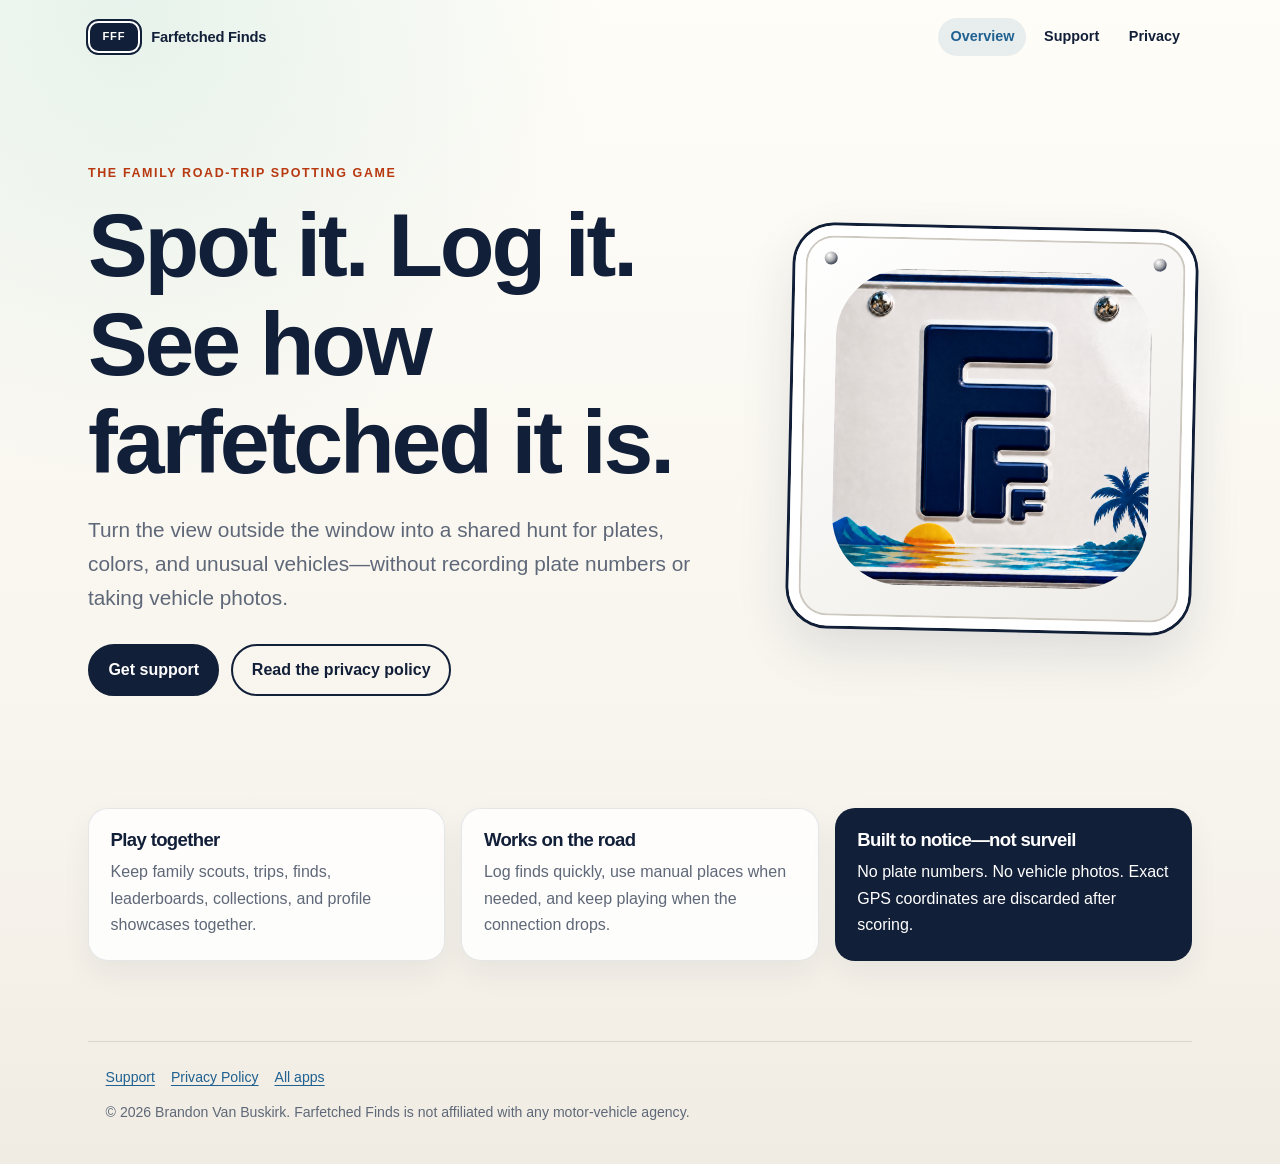
==== farfetched-finds/index.html @ 8469ddf8 "Additional files for farfetched finds support" ====
<!doctype html>
<html lang="en">
  <head>
    <meta charset="utf-8">
    <meta name="viewport" content="width=device-width, initial-scale=1">
    <meta name="description" content="Farfetched Finds turns license-plate and unusual-vehicle spotting into a family road-trip game.">
    <meta name="theme-color" content="#121f38">
    <link rel="canonical" href="https://brandonvanbuskirk.github.io/farfetched-finds/">
    <meta property="og:type" content="website">
    <meta property="og:title" content="Farfetched Finds">
    <meta property="og:description" content="Spot it. Log it. See how farfetched it is.">
    <meta property="og:url" content="https://brandonvanbuskirk.github.io/farfetched-finds/">
    <meta property="og:image" content="https://brandonvanbuskirk.github.io/assets/farfetched-finds-social-preview.png">
    <meta name="twitter:card" content="summary_large_image">
    <meta name="twitter:title" content="Farfetched Finds">
    <meta name="twitter:description" content="Spot it. Log it. See how farfetched it is.">
    <meta name="twitter:image" content="https://brandonvanbuskirk.github.io/assets/farfetched-finds-social-preview.png">
    <title>Farfetched Finds — The Family Road-Trip Spotting Game</title>
    <link rel="stylesheet" href="../assets/site.css">
  </head>
  <body>
    <a class="skip-link" href="#main">Skip to content</a>
    <header class="site-header">
      <a class="brand" href="../" aria-label="Brandon Van Buskirk home">
        <span class="brand-mark" aria-hidden="true">FFF</span>
        <span>Farfetched Finds</span>
      </a>
      <nav class="site-nav" aria-label="Main navigation">
        <a aria-current="page" href="./">Overview</a>
        <a href="./support/">Support</a>
        <a href="./privacy/">Privacy</a>
      </nav>
    </header>

    <main class="shell" id="main">
      <section class="hero">
        <div class="hero-copy">
          <p class="eyebrow">The family road-trip spotting game</p>
          <h1>Spot it. Log it. See how farfetched it is.</h1>
          <p class="lede">Turn the view outside the window into a shared hunt for plates, colors, and unusual vehicles—without recording plate numbers or taking vehicle photos.</p>
          <div class="actions">
            <a class="button primary" href="./support/">Get support</a>
            <a class="button secondary" href="./privacy/">Read the privacy policy</a>
          </div>
        </div>

        <div class="plate-frame" aria-label="Farfetched Finds app icon">
          <img class="app-icon" src="../assets/farfetched-finds-icon.png" alt="Farfetched Finds app icon">
        </div>
      </section>

      <section class="cards" aria-label="Farfetched Finds features">
        <article class="card">
          <h3>Play together</h3>
          <p>Keep family scouts, trips, finds, leaderboards, collections, and profile showcases together.</p>
        </article>
        <article class="card">
          <h3>Works on the road</h3>
          <p>Log finds quickly, use manual places when needed, and keep playing when the connection drops.</p>
        </article>
        <article class="card card-accent">
          <h3>Built to notice—not surveil</h3>
          <p>No plate numbers. No vehicle photos. Exact GPS coordinates are discarded after scoring.</p>
        </article>
      </section>
    </main>

    <footer class="site-footer">
      <nav aria-label="Footer navigation">
        <a href="./support/">Support</a>
        <a href="./privacy/">Privacy Policy</a>
        <a href="../">All apps</a>
      </nav>
      <span>© 2026 Brandon Van Buskirk. Farfetched Finds is not affiliated with any motor-vehicle agency.</span>
    </footer>
  </body>
</html>
---- assets/site.css ----
:root {
  color-scheme: light;
  --navy: #121f38;
  --blue: #1f6191;
  --orange: #ef6d33;
  --burnt-orange: #b83810;
  --cream: #f8f2e3;
  --mint: #5cb8a3;
  --paper: #fffdf8;
  --ink: #172033;
  --muted: #5f6878;
  --line: #d9d5cb;
  --shadow: 0 22px 54px rgb(18 31 56 / 12%);
}

* {
  box-sizing: border-box;
}

html {
  scroll-behavior: smooth;
}

body {
  margin: 0;
  background:
    radial-gradient(circle at 10% 0%, rgb(92 184 163 / 15%), transparent 30rem),
    linear-gradient(180deg, var(--paper), #f7f4ed 70%, #f0ece3);
  color: var(--ink);
  font-family: -apple-system, BlinkMacSystemFont, "SF Pro Text", "Segoe UI", sans-serif;
  line-height: 1.65;
  min-height: 100vh;
}

a {
  color: var(--blue);
  text-underline-offset: 0.2em;
}

a:hover {
  color: var(--burnt-orange);
}

a:focus-visible,
button:focus-visible {
  border-radius: 0.4rem;
  outline: 3px solid rgb(239 109 51 / 45%);
  outline-offset: 4px;
}

.skip-link {
  background: var(--navy);
  color: white;
  left: 1rem;
  padding: 0.65rem 0.9rem;
  position: fixed;
  top: -5rem;
  z-index: 100;
}

.skip-link:focus {
  top: 1rem;
}

.site-header {
  align-items: center;
  display: flex;
  gap: 1rem;
  justify-content: space-between;
  margin: 0 auto;
  max-width: 74rem;
  padding: 1.1rem clamp(1.1rem, 4vw, 2.5rem);
}

.brand {
  align-items: center;
  color: var(--navy);
  display: inline-flex;
  font-size: 0.92rem;
  font-weight: 800;
  gap: 0.7rem;
  letter-spacing: -0.015em;
  text-decoration: none;
}

.brand-mark {
  align-items: center;
  background: var(--navy);
  border: 2px solid white;
  border-radius: 0.65rem;
  box-shadow: 0 0 0 2px var(--navy);
  color: white;
  display: inline-flex;
  font-size: 0.7rem;
  height: 2rem;
  justify-content: center;
  letter-spacing: 0.08em;
  width: 3.25rem;
}

.site-nav {
  align-items: center;
  display: flex;
  flex-wrap: wrap;
  gap: 0.35rem;
  justify-content: flex-end;
}

.site-nav a {
  border-radius: 999px;
  color: var(--navy);
  font-size: 0.9rem;
  font-weight: 700;
  padding: 0.45rem 0.75rem;
  text-decoration: none;
}

.site-nav a:hover,
.site-nav a[aria-current="page"] {
  background: rgb(31 97 145 / 10%);
  color: var(--blue);
}

.shell {
  margin: 0 auto;
  max-width: 74rem;
  padding: clamp(2.4rem, 7vw, 6rem) clamp(1.1rem, 4vw, 2.5rem) 5rem;
}

.hero {
  align-items: center;
  display: grid;
  gap: clamp(2.2rem, 7vw, 6rem);
  grid-template-columns: minmax(0, 1.15fr) minmax(16rem, 0.75fr);
}

.eyebrow {
  color: var(--burnt-orange);
  font-size: 0.78rem;
  font-weight: 900;
  letter-spacing: 0.13em;
  margin: 0 0 0.8rem;
  text-transform: uppercase;
}

h1,
h2,
h3 {
  color: var(--navy);
  font-family: ui-rounded, "SF Pro Rounded", -apple-system, BlinkMacSystemFont, sans-serif;
  letter-spacing: -0.035em;
  line-height: 1.1;
}

h1 {
  font-size: clamp(2.65rem, 7vw, 5.7rem);
  margin: 0;
  max-width: 12ch;
}

h2 {
  font-size: clamp(1.7rem, 4vw, 2.65rem);
  margin: 0 0 1rem;
}

h3 {
  font-size: 1.16rem;
  margin: 0 0 0.55rem;
}

.lede {
  color: var(--muted);
  font-size: clamp(1.05rem, 2.1vw, 1.3rem);
  max-width: 40rem;
}

.actions {
  display: flex;
  flex-wrap: wrap;
  gap: 0.75rem;
  margin-top: 1.8rem;
}

.button {
  align-items: center;
  border: 2px solid var(--navy);
  border-radius: 999px;
  display: inline-flex;
  font-weight: 800;
  justify-content: center;
  min-height: 3rem;
  padding: 0.65rem 1.15rem;
  text-decoration: none;
}

.button.primary {
  background: var(--navy);
  color: white;
}

.button.primary:hover {
  background: var(--blue);
  border-color: var(--blue);
  color: white;
}

.button.secondary {
  background: transparent;
  color: var(--navy);
}

.button.secondary:hover {
  background: white;
  color: var(--burnt-orange);
}

.plate-frame {
  background: linear-gradient(145deg, #ffffff, #eeece7);
  border: 0.65rem solid white;
  border-radius: 2.4rem;
  box-shadow: var(--shadow), 0 0 0 3px var(--navy), inset 0 0 0 2px #cdc9c0;
  margin: 0 auto;
  max-width: 25rem;
  padding: clamp(1.2rem, 3vw, 2rem);
  position: relative;
  transform: rotate(1.25deg);
}

.plate-frame::before,
.plate-frame::after {
  background: radial-gradient(circle at 35% 30%, white, #a8a9ad 45%, #4b5160 70%);
  border-radius: 50%;
  content: "";
  height: 0.8rem;
  position: absolute;
  top: 1rem;
  width: 0.8rem;
}

.plate-frame::before {
  left: 1.2rem;
}

.plate-frame::after {
  right: 1.2rem;
}

.app-icon {
  border-radius: 22%;
  display: block;
  height: auto;
  width: 100%;
}

.cards {
  display: grid;
  gap: 1rem;
  grid-template-columns: repeat(3, minmax(0, 1fr));
  margin-top: clamp(4rem, 9vw, 7rem);
}

.card {
  background: rgb(255 255 255 / 82%);
  border: 1px solid rgb(18 31 56 / 10%);
  border-radius: 1.25rem;
  box-shadow: 0 12px 30px rgb(18 31 56 / 6%);
  padding: 1.35rem;
}

.card p {
  color: var(--muted);
  margin: 0;
}

.card-accent {
  background: var(--navy);
  color: white;
}

.card-accent h3,
.card-accent p,
.card-accent a {
  color: white;
}

.page-shell {
  margin: 0 auto;
  max-width: 58rem;
  padding: clamp(2.5rem, 7vw, 5.5rem) clamp(1.1rem, 4vw, 2.5rem) 5rem;
}

.page-intro {
  border-bottom: 1px solid var(--line);
  margin-bottom: 2.4rem;
  padding-bottom: 2rem;
}

.page-intro h1 {
  font-size: clamp(2.45rem, 6vw, 4.3rem);
  max-width: 16ch;
}

.updated {
  color: var(--muted);
  font-size: 0.9rem;
  font-weight: 650;
}

.content-section {
  margin-top: 2.5rem;
}

.content-section h2 {
  font-size: clamp(1.5rem, 3vw, 2rem);
}

.content-section li + li {
  margin-top: 0.65rem;
}

.callout {
  background: rgb(92 184 163 / 13%);
  border-left: 0.35rem solid var(--mint);
  border-radius: 0 1rem 1rem 0;
  margin: 1.5rem 0;
  padding: 1rem 1.2rem;
}

.warning {
  background: rgb(239 109 51 / 10%);
  border-left-color: var(--orange);
}

.faq {
  display: grid;
  gap: 0.85rem;
}

.faq details {
  background: rgb(255 255 255 / 82%);
  border: 1px solid rgb(18 31 56 / 11%);
  border-radius: 1rem;
  padding: 1rem 1.1rem;
}

.faq summary {
  color: var(--navy);
  cursor: pointer;
  font-weight: 800;
}

.faq details p {
  color: var(--muted);
  margin-bottom: 0;
}

.site-footer {
  border-top: 1px solid var(--line);
  color: var(--muted);
  font-size: 0.88rem;
  margin: 0 auto;
  max-width: 69rem;
  padding: 1.5rem 1.1rem 2.5rem;
}

.site-footer nav {
  display: flex;
  flex-wrap: wrap;
  gap: 1rem;
  margin-bottom: 0.7rem;
}

@media (max-width: 760px) {
  .site-header {
    align-items: flex-start;
    flex-direction: column;
  }

  .site-nav {
    justify-content: flex-start;
  }

  .hero {
    grid-template-columns: 1fr;
  }

  .hero-copy {
    order: 2;
  }

  .plate-frame {
    max-width: 17rem;
    order: 1;
  }

  .cards {
    grid-template-columns: 1fr;
  }
}

@media (prefers-reduced-motion: reduce) {
  html {
    scroll-behavior: auto;
  }
}

@media (prefers-color-scheme: dark) {
  :root {
    color-scheme: dark;
    --paper: #0d1422;
    --ink: #f6f1e7;
    --muted: #bdc5d2;
    --line: #39445a;
    --navy: #f3eee4;
    --blue: #72b8e8;
    --burnt-orange: #ff8b58;
  }

  body {
    background:
      radial-gradient(circle at 10% 0%, rgb(92 184 163 / 13%), transparent 30rem),
      linear-gradient(180deg, #101a2b, #0d1422 70%, #090e18);
  }

  .brand-mark,
  .button.primary,
  .card-accent {
    background: #263b5d;
  }

  .brand-mark {
    box-shadow: 0 0 0 2px #e9e5dc;
  }

  .card,
  .faq details {
    background: rgb(28 40 61 / 86%);
  }

  .plate-frame {
    background: linear-gradient(145deg, #f8f6f1, #d8d5cd);
    box-shadow: 0 22px 54px rgb(0 0 0 / 32%), 0 0 0 3px #dfe5ed, inset 0 0 0 2px #aaa69e;
  }
}
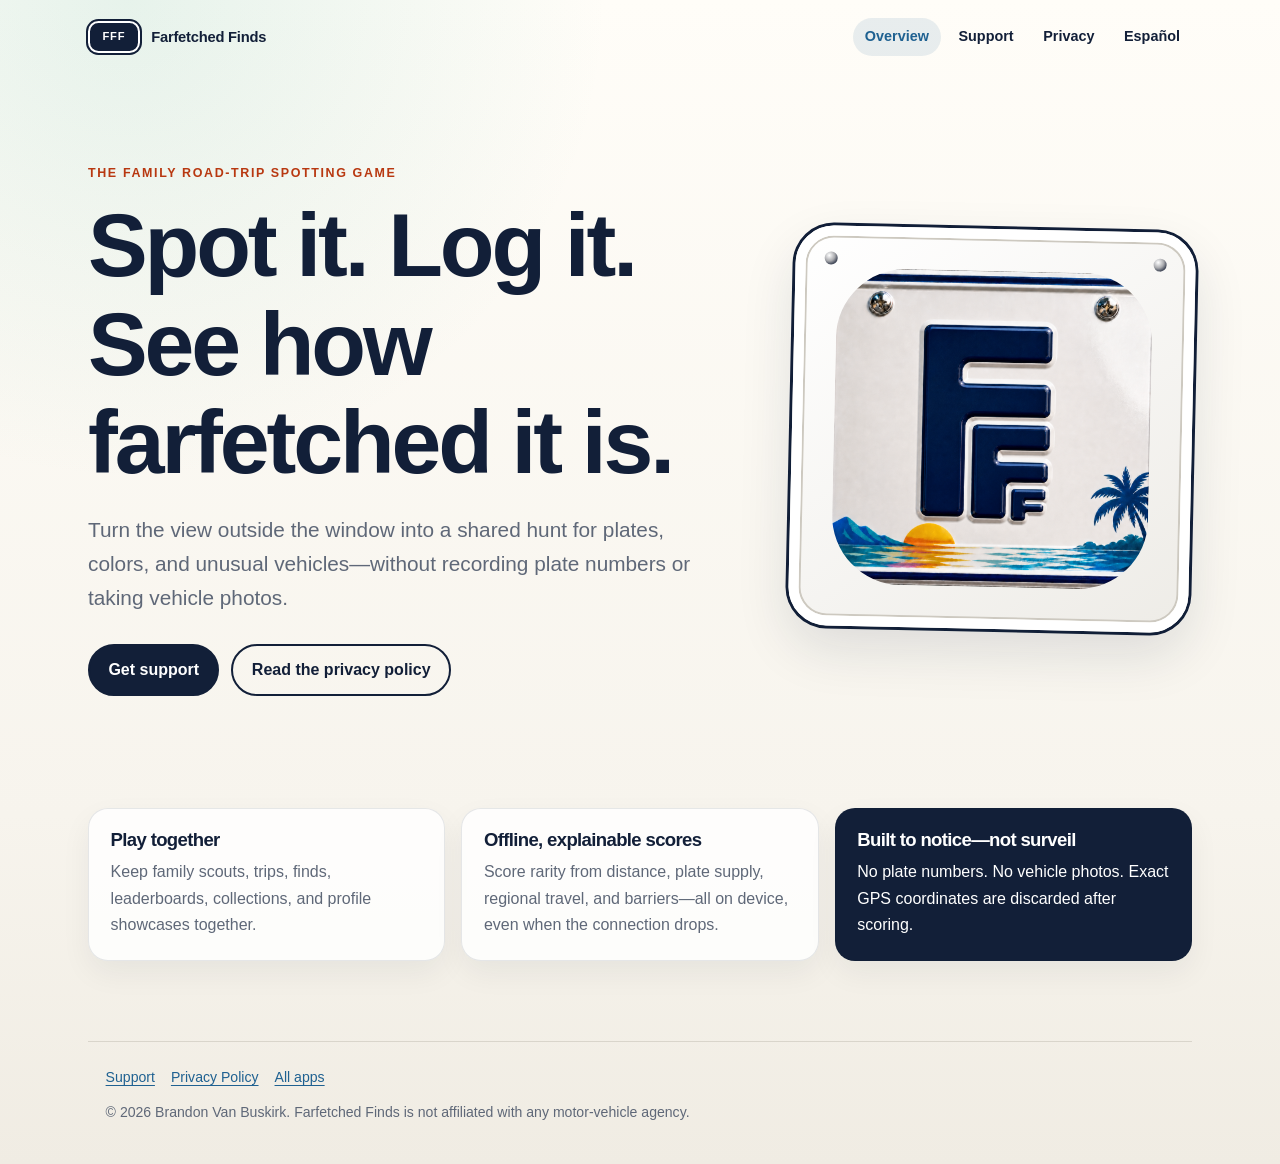
==== commit 62439597: "Publish English and Spanish support and privacy updates Publish the approved SupportSite sources fro" ====
--- a/farfetched-finds/index.html
+++ b/farfetched-finds/index.html
@@ -3,17 +3,18 @@
   <head>
     <meta charset="utf-8">
     <meta name="viewport" content="width=device-width, initial-scale=1">
-    <meta name="description" content="Farfetched Finds turns license-plate and unusual-vehicle spotting into a family road-trip game.">
+    <meta name="description" content="Farfetched Finds is a family road-trip spotting game with private, offline rarity scoring for license plates and unusual vehicles.">
     <meta name="theme-color" content="#121f38">
     <link rel="canonical" href="https://brandonvanbuskirk.github.io/farfetched-finds/">
+    <link rel="alternate" hreflang="es-MX" href="https://brandonvanbuskirk.github.io/farfetched-finds/es/">
     <meta property="og:type" content="website">
     <meta property="og:title" content="Farfetched Finds">
-    <meta property="og:description" content="Spot it. Log it. See how farfetched it is.">
+    <meta property="og:description" content="Spot plates and unusual vehicles, then score their rarity on device using distance, supply, regional travel, and barriers.">
     <meta property="og:url" content="https://brandonvanbuskirk.github.io/farfetched-finds/">
     <meta property="og:image" content="https://brandonvanbuskirk.github.io/assets/farfetched-finds-social-preview.png">
     <meta name="twitter:card" content="summary_large_image">
     <meta name="twitter:title" content="Farfetched Finds">
-    <meta name="twitter:description" content="Spot it. Log it. See how farfetched it is.">
+    <meta name="twitter:description" content="Spot plates and unusual vehicles, then score their rarity on device using distance, supply, regional travel, and barriers.">
     <meta name="twitter:image" content="https://brandonvanbuskirk.github.io/assets/farfetched-finds-social-preview.png">
     <title>Farfetched Finds — The Family Road-Trip Spotting Game</title>
     <link rel="stylesheet" href="../assets/site.css">
@@ -29,6 +30,7 @@
         <a aria-current="page" href="./">Overview</a>
         <a href="./support/">Support</a>
         <a href="./privacy/">Privacy</a>
+        <a lang="es-MX" hreflang="es-MX" href="./es/">Español</a>
       </nav>
     </header>
 
@@ -55,8 +57,8 @@
           <p>Keep family scouts, trips, finds, leaderboards, collections, and profile showcases together.</p>
         </article>
         <article class="card">
-          <h3>Works on the road</h3>
-          <p>Log finds quickly, use manual places when needed, and keep playing when the connection drops.</p>
+          <h3>Offline, explainable scores</h3>
+          <p>Score rarity from distance, plate supply, regional travel, and barriers—all on device, even when the connection drops.</p>
         </article>
         <article class="card card-accent">
           <h3>Built to notice—not surveil</h3>
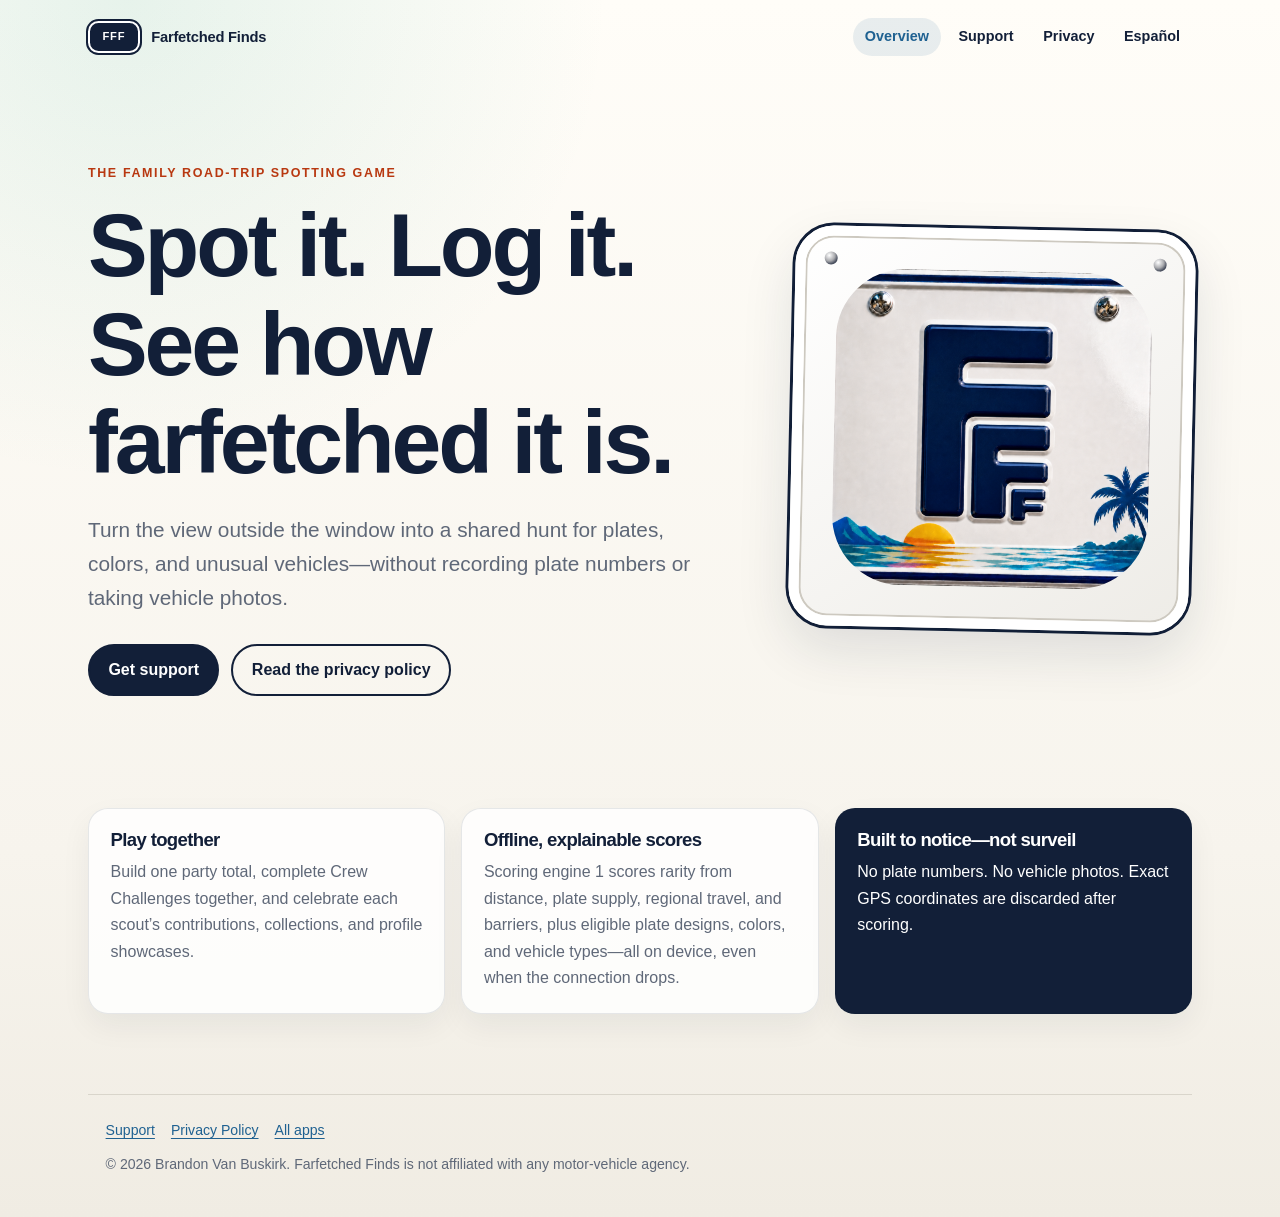
==== commit 3ff5bb6c: "Publish scoring engine 1 and cooperative crew support pages" ====
--- a/farfetched-finds/index.html
+++ b/farfetched-finds/index.html
@@ -54,11 +54,11 @@
       <section class="cards" aria-label="Farfetched Finds features">
         <article class="card">
           <h3>Play together</h3>
-          <p>Keep family scouts, trips, finds, leaderboards, collections, and profile showcases together.</p>
+          <p>Build one party total, complete Crew Challenges together, and celebrate each scout’s contributions, collections, and profile showcases.</p>
         </article>
         <article class="card">
           <h3>Offline, explainable scores</h3>
-          <p>Score rarity from distance, plate supply, regional travel, and barriers—all on device, even when the connection drops.</p>
+          <p>Scoring engine 1 scores rarity from distance, plate supply, regional travel, and barriers, plus eligible plate designs, colors, and vehicle types—all on device, even when the connection drops.</p>
         </article>
         <article class="card card-accent">
           <h3>Built to notice—not surveil</h3>
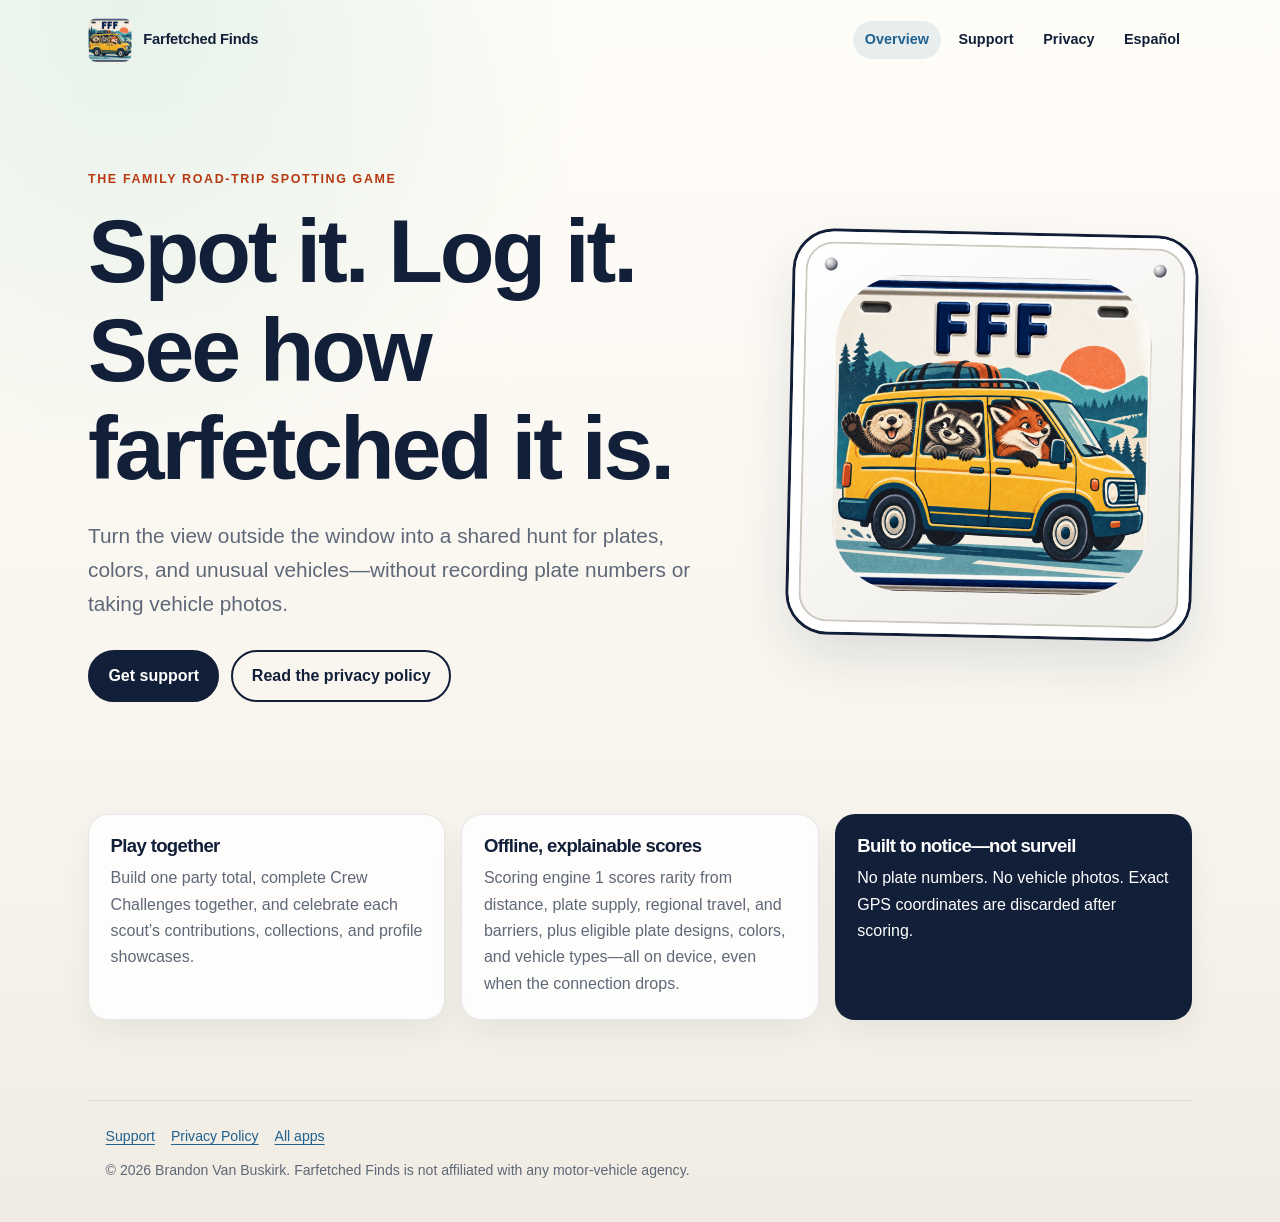
==== commit 74407590: "Publish Curious Sleuth branding across support pages" ====
--- a/farfetched-finds/index.html
+++ b/farfetched-finds/index.html
@@ -11,19 +11,21 @@
     <meta property="og:title" content="Farfetched Finds">
     <meta property="og:description" content="Spot plates and unusual vehicles, then score their rarity on device using distance, supply, regional travel, and barriers.">
     <meta property="og:url" content="https://brandonvanbuskirk.github.io/farfetched-finds/">
-    <meta property="og:image" content="https://brandonvanbuskirk.github.io/assets/farfetched-finds-social-preview.png">
+    <meta property="og:image" content="https://brandonvanbuskirk.github.io/assets/farfetched-finds-social-preview.png?v=20260917">
     <meta name="twitter:card" content="summary_large_image">
     <meta name="twitter:title" content="Farfetched Finds">
     <meta name="twitter:description" content="Spot plates and unusual vehicles, then score their rarity on device using distance, supply, regional travel, and barriers.">
-    <meta name="twitter:image" content="https://brandonvanbuskirk.github.io/assets/farfetched-finds-social-preview.png">
+    <meta name="twitter:image" content="https://brandonvanbuskirk.github.io/assets/farfetched-finds-social-preview.png?v=20260917">
     <title>Farfetched Finds — The Family Road-Trip Spotting Game</title>
-    <link rel="stylesheet" href="../assets/site.css">
+    <link rel="stylesheet" href="../assets/site.css?v=20260917">
+    <link rel="icon" type="image/png" sizes="32x32" href="../assets/farfetched-finds-favicon.png">
+    <link rel="apple-touch-icon" sizes="180x180" href="../assets/farfetched-finds-apple-touch-icon.png">
   </head>
   <body>
     <a class="skip-link" href="#main">Skip to content</a>
     <header class="site-header">
       <a class="brand" href="../" aria-label="Brandon Van Buskirk home">
-        <span class="brand-mark" aria-hidden="true">FFF</span>
+        <img class="brand-icon" src="../assets/farfetched-finds-icon.png?v=20260917" width="44" height="44" alt="" aria-hidden="true">
         <span>Farfetched Finds</span>
       </a>
       <nav class="site-nav" aria-label="Main navigation">
@@ -47,7 +49,7 @@
         </div>
 
         <div class="plate-frame" aria-label="Farfetched Finds app icon">
-          <img class="app-icon" src="../assets/farfetched-finds-icon.png" alt="Farfetched Finds app icon">
+          <img class="app-icon" src="../assets/farfetched-finds-icon.png?v=20260917" alt="Farfetched Finds app icon">
         </div>
       </section>
 
--- a/assets/site.css
+++ b/assets/site.css
@@ -98,6 +98,15 @@
   width: 3.25rem;
 }
 
+.brand-icon {
+  border-radius: 20%;
+  display: block;
+  flex: 0 0 auto;
+  height: 2.75rem;
+  object-fit: contain;
+  width: 2.75rem;
+}
+
 .site-nav {
   align-items: center;
   display: flex;
